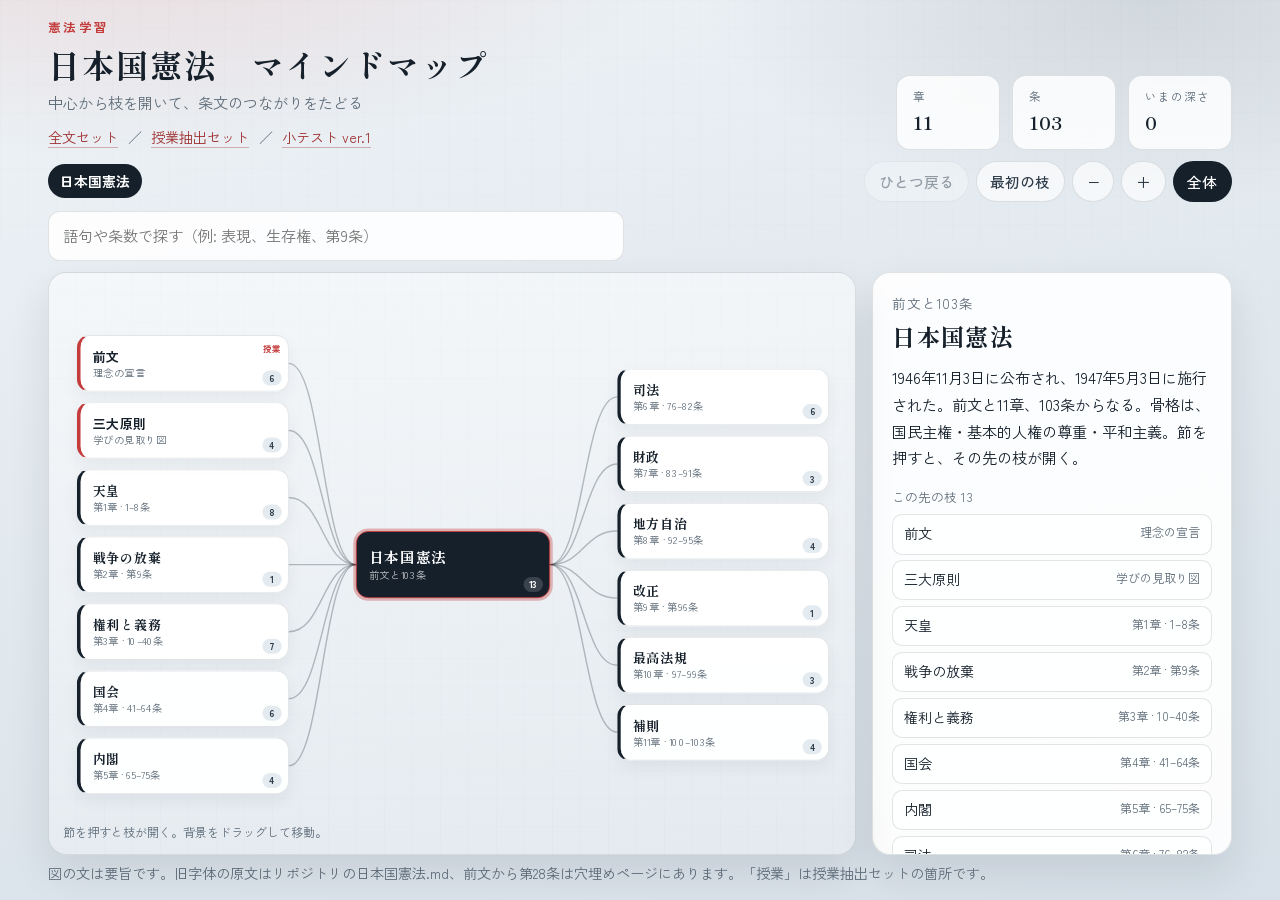
==== map.html @ 0d930730 "日本国憲法のマインドマップを追加する 前文から第103条まで、中心から左右に枝が開く図を map.html に置いた。節を押すと先の枝が開き、検索と授業箇所の印から条文へ辿れる。  Co-author" ====
<!DOCTYPE html>
<html lang="ja">
<head>
  <meta charset="UTF-8" />
  <meta name="viewport" content="width=device-width, initial-scale=1.0" />
  <title>日本国憲法 マインドマップ</title>
  <link rel="icon" href="data:image/svg+xml,%3Csvg xmlns='http://www.w3.org/2000/svg' viewBox='0 0 16 16'%3E%3Crect width='16' height='16' rx='2' fill='%2315202b'/%3E%3C/svg%3E" />
  <link rel="preconnect" href="https://fonts.googleapis.com" />
  <link rel="preconnect" href="https://fonts.gstatic.com" crossorigin />
  <link href="https://fonts.googleapis.com/css2?family=Shippori+Mincho:wght@400;600;700&family=Zen+Kaku+Gothic+New:wght@400;500;700&display=swap" rel="stylesheet" />
  <link rel="stylesheet" href="style.css" />
</head>
<body class="map-page">
  <div class="page-bg" aria-hidden="true"></div>

  <header class="site-header">
    <div class="brand">
      <p class="brand-mark">憲法学習</p>
      <h1>日本国憲法　マインドマップ</h1>
      <p class="brand-sub">中心から枝を開いて、条文のつながりをたどる</p>
      <p class="pack-nav">
        <a href="index.html">全文セット</a>
        <span class="pack-sep" aria-hidden="true">／</span>
        <a href="study.html">授業抽出セット</a>
        <span class="pack-sep" aria-hidden="true">／</span>
        <a href="quiz.html">小テスト ver.1</a>
      </p>
    </div>
    <div class="header-stats" aria-live="polite">
      <div class="stat">
        <span class="stat-label">章</span>
        <span class="stat-value">11</span>
      </div>
      <div class="stat">
        <span class="stat-label">条</span>
        <span class="stat-value">103</span>
      </div>
      <div class="stat">
        <span class="stat-label">いまの深さ</span>
        <span class="stat-value" id="depth-text">0</span>
      </div>
    </div>
  </header>

  <div class="map-shell">
    <div class="map-toolbar">
      <div class="map-toolbar-row">
        <nav id="map-crumbs" class="map-crumbs" aria-label="開いている枝"></nav>
        <div class="map-tools">
          <button type="button" class="btn btn-ghost" id="btn-back">ひとつ戻る</button>
          <button type="button" class="btn btn-ghost" id="btn-root">最初の枝</button>
          <button type="button" class="btn btn-ghost" id="btn-zoom-out" title="縮小">−</button>
          <button type="button" class="btn btn-ghost" id="btn-zoom-in" title="拡大">＋</button>
          <button type="button" class="btn btn-secondary" id="btn-fit">全体</button>
        </div>
      </div>
      <div class="map-search">
        <input id="map-search" type="search" placeholder="語句や条数で探す（例: 表現、生存権、第9条）" aria-label="枝を検索" autocomplete="off" />
        <ul id="map-hits" class="map-hits" hidden></ul>
      </div>
    </div>

    <div class="map-stage">
      <div class="map-viewport" id="map-viewport">
        <p class="map-hint">節を押すと枝が開く。背景をドラッグして移動。</p>
        <div class="map-world" id="map-world">
          <svg id="map-edges" class="map-edges" aria-hidden="true"></svg>
          <div id="map-nodes"></div>
        </div>
      </div>
      <aside class="map-detail card" id="map-detail" aria-live="polite"></aside>
    </div>

    <p class="howto">
      図の文は要旨です。旧字体の原文はリポジトリの日本国憲法.md、前文から第28条は穴埋めページにあります。「授業」は授業抽出セットの箇所です。
    </p>
  </div>

  <script src="map-data.js"></script>
  <script src="map.js"></script>
</body>
</html>
---- style.css ----
:root {
  --ink: #15202b;
  --ink-soft: #2c3a48;
  --muted: #5f6d7a;
  --line: rgba(21, 32, 43, 0.12);
  --paper: #f3f6f8;
  --paper-deep: #e4ebf0;
  --surface: rgba(255, 255, 255, 0.82);
  --accent: #c43b3b;
  --accent-deep: #9e2f2f;
  --ok: #1f7a4c;
  --ok-bg: rgba(31, 122, 76, 0.12);
  --ng: #b42318;
  --ng-bg: rgba(180, 35, 24, 0.1);
  --hint: #8a5a12;
  --shadow: 0 18px 40px rgba(21, 32, 43, 0.1);
  --radius: 18px;
  --font-display: "Shippori Mincho", "Hiragino Mincho ProN", serif;
  --font-ui: "Zen Kaku Gothic New", "Hiragino Sans", sans-serif;
}

*,
*::before,
*::after {
  box-sizing: border-box;
}

html {
  scroll-behavior: smooth;
}

body {
  margin: 0;
  min-height: 100vh;
  color: var(--ink);
  font-family: var(--font-ui);
  background: var(--paper);
  line-height: 1.7;
}

.page-bg {
  position: fixed;
  inset: 0;
  z-index: -1;
  background:
    radial-gradient(ellipse 80% 50% at 10% -10%, rgba(196, 59, 59, 0.14), transparent 55%),
    radial-gradient(ellipse 70% 45% at 90% 0%, rgba(44, 58, 72, 0.12), transparent 50%),
    linear-gradient(165deg, #eef3f6 0%, #e2e9ef 45%, #d7e0e8 100%);
}

.page-bg::after {
  content: "";
  position: absolute;
  inset: 0;
  opacity: 0.35;
  background-image:
    linear-gradient(rgba(21, 32, 43, 0.03) 1px, transparent 1px),
    linear-gradient(90deg, rgba(21, 32, 43, 0.03) 1px, transparent 1px);
  background-size: 28px 28px;
  mask-image: linear-gradient(to bottom, black 0%, transparent 85%);
}

.site-header {
  display: flex;
  flex-wrap: wrap;
  justify-content: space-between;
  gap: 1.25rem;
  align-items: end;
  padding: 2rem clamp(1.25rem, 4vw, 3rem) 1.25rem;
  animation: rise 0.7s ease both;
}

.brand-mark {
  margin: 0 0 0.35rem;
  font-size: 0.78rem;
  letter-spacing: 0.28em;
  text-transform: uppercase;
  color: var(--accent);
  font-weight: 700;
}

.brand h1 {
  margin: 0;
  font-family: var(--font-display);
  font-size: clamp(1.7rem, 4vw, 2.55rem);
  font-weight: 700;
  letter-spacing: 0.06em;
  line-height: 1.25;
}

.brand-sub {
  margin: 0.4rem 0 0;
  color: var(--muted);
  font-size: 0.95rem;
}

.pack-nav {
  margin: 0.65rem 0 0;
  font-size: 0.88rem;
}

.pack-nav a {
  color: var(--accent-deep);
  text-decoration: none;
  border-bottom: 1px solid rgba(158, 47, 47, 0.35);
  transition: border-color 0.2s ease, color 0.2s ease;
}

.pack-nav a:hover {
  color: var(--accent);
  border-bottom-color: var(--accent);
}

.header-stats {
  display: flex;
  gap: 0.75rem;
}

.stat {
  min-width: 6.5rem;
  padding: 0.7rem 1rem;
  border: 1px solid var(--line);
  background: var(--surface);
  backdrop-filter: blur(8px);
  border-radius: 14px;
}

.stat-label {
  display: block;
  font-size: 0.72rem;
  color: var(--muted);
  letter-spacing: 0.08em;
}

.stat-value {
  font-family: var(--font-display);
  font-size: 1.15rem;
  font-weight: 700;
}

.layout {
  display: grid;
  grid-template-columns: minmax(220px, 280px) minmax(0, 1fr);
  gap: 1.25rem;
  padding: 0 clamp(1.25rem, 4vw, 3rem) 3rem;
  align-items: start;
}

.sidebar {
  position: sticky;
  top: 1rem;
  padding: 1rem;
  border: 1px solid var(--line);
  border-radius: var(--radius);
  background: var(--surface);
  backdrop-filter: blur(10px);
  box-shadow: var(--shadow);
  animation: rise 0.8s ease 0.08s both;
}

.sidebar-tools {
  display: flex;
  gap: 0.5rem;
  margin-bottom: 0.85rem;
}

.article-nav {
  display: flex;
  flex-direction: column;
  gap: 0.35rem;
  max-height: min(68vh, 640px);
  overflow: auto;
  padding-right: 0.25rem;
}

.nav-item {
  display: flex;
  align-items: center;
  justify-content: space-between;
  gap: 0.5rem;
  width: 100%;
  padding: 0.55rem 0.7rem;
  border: 1px solid transparent;
  border-radius: 10px;
  background: transparent;
  color: var(--ink-soft);
  font: inherit;
  font-size: 0.9rem;
  text-align: left;
  cursor: pointer;
  transition: background 0.2s ease, border-color 0.2s ease, transform 0.2s ease;
}

.nav-item:hover {
  background: rgba(21, 32, 43, 0.04);
}

.nav-item.active {
  background: rgba(196, 59, 59, 0.08);
  border-color: rgba(196, 59, 59, 0.28);
  color: var(--ink);
  font-weight: 700;
}

.nav-item.done .nav-dot {
  background: var(--ok);
}

.nav-item.partial .nav-dot {
  background: #d4a017;
}

.nav-dot {
  width: 0.55rem;
  height: 0.55rem;
  border-radius: 50%;
  background: #c5ced6;
  flex-shrink: 0;
}

.main {
  animation: rise 0.85s ease 0.12s both;
}

.toolbar {
  display: flex;
  flex-wrap: wrap;
  justify-content: space-between;
  gap: 0.75rem;
  margin-bottom: 1rem;
}

.toolbar-left,
.toolbar-right {
  display: flex;
  flex-wrap: wrap;
  gap: 0.5rem;
}

.btn {
  appearance: none;
  border: 1px solid transparent;
  border-radius: 999px;
  padding: 0.65rem 1.15rem;
  font: inherit;
  font-size: 0.92rem;
  font-weight: 500;
  cursor: pointer;
  transition: transform 0.15s ease, background 0.2s ease, border-color 0.2s ease, opacity 0.2s ease;
}

.btn:hover:not(:disabled) {
  transform: translateY(-1px);
}

.btn:disabled {
  opacity: 0.45;
  cursor: not-allowed;
}

.btn-primary {
  background: var(--accent);
  color: #fff;
}

.btn-primary:hover:not(:disabled) {
  background: var(--accent-deep);
}

.btn-secondary {
  background: var(--ink);
  color: #fff;
}

.btn-ghost {
  background: rgba(255, 255, 255, 0.65);
  border-color: var(--line);
  color: var(--ink-soft);
}

.card {
  border: 1px solid var(--line);
  border-radius: var(--radius);
  background: rgba(255, 255, 255, 0.9);
  box-shadow: var(--shadow);
  overflow: hidden;
}

.card-header {
  padding: 1.35rem 1.5rem 1rem;
  border-bottom: 1px solid var(--line);
  background: linear-gradient(180deg, rgba(228, 235, 240, 0.65), transparent);
}

.chapter {
  margin: 0 0 0.35rem;
  color: var(--muted);
  font-size: 0.85rem;
  letter-spacing: 0.06em;
}

.card-header h2 {
  margin: 0;
  font-family: var(--font-display);
  font-size: clamp(1.35rem, 3vw, 1.8rem);
  letter-spacing: 0.08em;
}

.card-body {
  padding: 1.5rem;
  font-family: var(--font-display);
  font-size: clamp(1.05rem, 2.2vw, 1.2rem);
  line-height: 2.05;
}

.passage {
  margin: 0 0 1.25rem;
}

.passage:last-child {
  margin-bottom: 0;
}

.clause-label {
  display: inline-block;
  margin-right: 0.4rem;
  padding: 0.05rem 0.45rem;
  border-radius: 6px;
  background: var(--paper-deep);
  color: var(--ink-soft);
  font-family: var(--font-ui);
  font-size: 0.78rem;
  font-weight: 700;
  vertical-align: middle;
}

.blank {
  display: inline-flex;
  align-items: center;
  margin: 0 0.15rem;
  vertical-align: baseline;
}

.blank input {
  width: var(--blank-width, 7.5rem);
  min-width: 4.5rem;
  max-width: 100%;
  padding: 0.15rem 0.45rem;
  border: none;
  border-bottom: 2px solid rgba(21, 32, 43, 0.28);
  border-radius: 0;
  background: rgba(196, 59, 59, 0.05);
  color: var(--ink);
  font: inherit;
  font-size: 1em;
  text-align: center;
  transition: border-color 0.2s ease, background 0.2s ease, box-shadow 0.2s ease;
}

.blank input:focus {
  outline: none;
  border-bottom-color: var(--accent);
  background: rgba(196, 59, 59, 0.08);
  box-shadow: 0 6px 16px rgba(196, 59, 59, 0.08);
}

.blank.correct input {
  border-bottom-color: var(--ok);
  background: var(--ok-bg);
  color: var(--ok);
}

.blank.incorrect input {
  border-bottom-color: var(--ng);
  background: var(--ng-bg);
  color: var(--ng);
}

.blank.hinted input {
  border-bottom-color: #d4a017;
  background: rgba(212, 160, 23, 0.12);
}

.blank.revealed input {
  border-bottom-color: var(--ink-soft);
  background: rgba(21, 32, 43, 0.05);
  color: var(--ink);
}

.card-footer {
  min-height: 3.2rem;
  padding: 0.85rem 1.5rem 1.2rem;
  border-top: 1px solid var(--line);
}

.feedback {
  margin: 0;
  font-size: 0.95rem;
  color: var(--muted);
}

.feedback.ok {
  color: var(--ok);
  font-weight: 700;
}

.feedback.ng {
  color: var(--ng);
  font-weight: 700;
}

.howto {
  margin: 1rem 0.25rem 0;
  color: var(--muted);
  font-size: 0.88rem;
}

@keyframes rise {
  from {
    opacity: 0;
    transform: translateY(12px);
  }
  to {
    opacity: 1;
    transform: translateY(0);
  }
}

@media (max-width: 860px) {
  .layout {
    grid-template-columns: 1fr;
  }

  .sidebar {
    position: static;
  }

  .article-nav {
    display: grid;
    grid-template-columns: repeat(auto-fill, minmax(7.5rem, 1fr));
    max-height: none;
  }

  .nav-item {
    font-size: 0.82rem;
  }
}

@media (max-width: 520px) {
  .site-header {
    padding-top: 1.4rem;
  }

  .header-stats {
    width: 100%;
  }

  .stat {
    flex: 1;
  }

  .card-body {
    padding: 1.15rem;
  }

  .btn {
    padding: 0.6rem 0.95rem;
  }
}

/* —— 憲法条文 小テスト —— */
.test-page .test-header {
  align-items: stretch;
}

.pack-sep {
  margin: 0 0.35rem;
  color: var(--muted);
}

.score-box {
  min-width: 8.5rem;
  padding: 0.85rem 1.1rem 1rem;
  border: 2px solid rgba(196, 59, 59, 0.45);
  border-radius: 14px;
  background: rgba(255, 255, 255, 0.9);
  box-shadow: var(--shadow);
  text-align: center;
  align-self: center;
  transition: transform 0.25s ease, box-shadow 0.25s ease;
}

.score-box.pulse {
  transform: scale(1.04);
  box-shadow: 0 10px 28px rgba(196, 59, 59, 0.22);
}

.score-label {
  display: block;
  font-size: 0.75rem;
  letter-spacing: 0.2em;
  color: var(--accent);
  font-weight: 700;
}

.score-line {
  display: flex;
  align-items: baseline;
  justify-content: center;
  gap: 0.2rem;
  margin-top: 0.2rem;
  font-family: var(--font-display);
}

.score-value {
  font-size: 2rem;
  font-weight: 700;
  color: var(--muted);
  min-width: 1.6em;
}

.score-value.scored {
  color: var(--accent);
}

.score-slash,
.score-max {
  font-size: 1.25rem;
  color: var(--ink-soft);
}

.test-meta {
  display: flex;
  flex-wrap: wrap;
  gap: 0.85rem 1.25rem;
  align-items: center;
  padding: 0 clamp(1.25rem, 4vw, 3rem) 1rem;
  animation: rise 0.75s ease 0.05s both;
}

.meta-field {
  display: inline-flex;
  align-items: center;
  gap: 0.25rem;
  color: var(--ink-soft);
  font-size: 0.95rem;
}

.meta-input {
  border: none;
  border-bottom: 1.5px solid rgba(21, 32, 43, 0.28);
  background: rgba(255, 255, 255, 0.55);
  color: var(--ink);
  font: inherit;
  font-family: var(--font-display);
  text-align: center;
  padding: 0.15rem 0.35rem;
}

.meta-input:focus {
  outline: none;
  border-bottom-color: var(--accent);
  background: rgba(196, 59, 59, 0.06);
}

.meta-class,
.meta-number {
  width: 2.8rem;
}

.meta-name {
  width: min(14rem, 42vw);
  text-align: left;
}

.meta-name-field {
  gap: 0.45rem;
}

.test-toolbar {
  padding: 0 clamp(1.25rem, 4vw, 3rem);
  margin-bottom: 1rem;
  animation: rise 0.8s ease 0.08s both;
}

.test-layout {
  display: grid;
  grid-template-columns: minmax(0, 1fr) minmax(240px, 300px);
  gap: 1.25rem;
  padding: 0 clamp(1.25rem, 4vw, 3rem) 3rem;
  align-items: start;
  animation: rise 0.85s ease 0.12s both;
}

.test-exam .card-body {
  padding: 1.35rem 1.5rem 0.5rem;
}

.exam-article {
  margin-bottom: 1.35rem;
  padding-bottom: 1.1rem;
  border-bottom: 1px dashed var(--line);
}

.exam-article:last-child {
  border-bottom: none;
  margin-bottom: 0.5rem;
}

.exam-article-title {
  margin: 0 0 0.45rem;
  font-family: var(--font-display);
  font-size: 1.05rem;
  letter-spacing: 0.08em;
  color: var(--accent-deep);
}

.test-blank {
  position: relative;
  flex-wrap: wrap;
  gap: 0.15rem 0.25rem;
  margin: 0 0.1rem;
}

.test-blank .blank-mark {
  font-family: var(--font-ui);
  font-size: 0.78rem;
  font-weight: 700;
  color: var(--accent);
  line-height: 1;
  margin-right: 0.1rem;
}

.test-blank.blank-echo {
  display: inline-flex;
  align-items: center;
  min-width: 2.2em;
  padding: 0 0.2rem;
  border-bottom: 2px dotted rgba(21, 32, 43, 0.22);
  vertical-align: baseline;
}

.test-blank .blank-correction {
  font-family: var(--font-ui);
  font-size: 0.82rem;
  font-weight: 700;
  color: var(--ng);
  margin-left: 0.15rem;
}

.test-sheet {
  position: sticky;
  top: 1rem;
  overflow: hidden;
}

.sheet-header {
  display: flex;
  justify-content: space-between;
  align-items: baseline;
  padding: 1rem 1.1rem 0.75rem;
  border-bottom: 1px solid var(--line);
  background: linear-gradient(180deg, rgba(228, 235, 240, 0.65), transparent);
}

.sheet-header h2 {
  margin: 0;
  font-family: var(--font-display);
  font-size: 1.15rem;
  letter-spacing: 0.08em;
}

.sheet-header p {
  margin: 0;
  color: var(--muted);
  font-size: 0.82rem;
}

.sheet-grid {
  display: flex;
  flex-direction: column;
  gap: 0.35rem;
  padding: 0.85rem 1rem 1.1rem;
  max-height: min(72vh, 760px);
  overflow: auto;
}

.sheet-row {
  display: grid;
  grid-template-columns: 1.6rem minmax(0, 1fr) 1.1rem;
  grid-template-rows: auto auto;
  column-gap: 0.35rem;
  row-gap: 0.1rem;
  align-items: center;
  padding: 0.3rem 0.35rem;
  border-radius: 8px;
  transition: background 0.2s ease;
}

.sheet-row.correct {
  background: var(--ok-bg);
}

.sheet-row.incorrect {
  background: var(--ng-bg);
}

.sheet-row.revealed {
  background: rgba(21, 32, 43, 0.05);
}

.sheet-num {
  font-weight: 700;
  color: var(--accent);
  font-size: 0.9rem;
}

.sheet-row input {
  width: 100%;
  border: none;
  border-bottom: 1.5px solid rgba(21, 32, 43, 0.22);
  background: transparent;
  color: var(--ink);
  font: inherit;
  font-family: var(--font-display);
  font-size: 0.92rem;
  padding: 0.15rem 0.2rem;
}

.sheet-row input:focus {
  outline: none;
  border-bottom-color: var(--accent);
}

.sheet-row.correct input {
  color: var(--ok);
  border-bottom-color: var(--ok);
}

.sheet-row.incorrect input {
  color: var(--ng);
  border-bottom-color: var(--ng);
}

.sheet-mark {
  text-align: center;
  font-weight: 700;
  font-size: 1rem;
  line-height: 1;
}

.sheet-row.correct .sheet-mark,
.sheet-row.revealed .sheet-mark {
  color: var(--ok);
}

.sheet-row.incorrect .sheet-mark {
  color: var(--ng);
}

.sheet-correction {
  grid-column: 2 / -1;
  font-size: 0.78rem;
  font-weight: 700;
  color: var(--ng);
  min-height: 0.9em;
}

@media (max-width: 960px) {
  .test-layout {
    grid-template-columns: 1fr;
  }

  .test-sheet {
    position: static;
  }

  .sheet-grid {
    display: grid;
    grid-template-columns: repeat(auto-fill, minmax(12rem, 1fr));
    max-height: none;
  }
}

@media (max-width: 520px) {
  .test-meta {
    gap: 0.65rem 0.85rem;
  }

  .meta-name {
    width: min(12rem, 55vw);
  }

  .score-box {
    width: 100%;
  }
}

.map-page {
  height: 100vh;
  overflow: hidden;
  display: flex;
  flex-direction: column;
}

.map-page .site-header {
  flex-shrink: 0;
  padding-top: 1.05rem;
  padding-bottom: 0.65rem;
}

.map-page .brand h1 {
  font-size: clamp(1.45rem, 3vw, 2rem);
}

.map-page .howto {
  flex-shrink: 0;
  margin: 0.45rem 0 0;
}

.map-shell {
  flex: 1;
  min-height: 0;
  display: flex;
  flex-direction: column;
  padding: 0 clamp(1.25rem, 4vw, 3rem) 0.85rem;
}

.map-toolbar {
  display: flex;
  flex-direction: column;
  gap: 0.55rem;
  flex-shrink: 0;
  margin-bottom: 0.7rem;
}

.map-toolbar-row {
  display: flex;
  flex-wrap: wrap;
  justify-content: space-between;
  align-items: center;
  gap: 0.75rem;
}

.map-crumbs {
  display: flex;
  flex-wrap: wrap;
  align-items: center;
  gap: 0.35rem;
  min-height: 2.4rem;
}

.crumb {
  appearance: none;
  border: 1px solid transparent;
  background: rgba(255, 255, 255, 0.7);
  color: var(--ink-soft);
  font: inherit;
  font-size: 0.86rem;
  border-radius: 999px;
  padding: 0.28rem 0.7rem;
  cursor: pointer;
}

.crumb:hover {
  border-color: var(--line);
}

.crumb.is-current {
  background: var(--ink);
  color: #fff;
  font-weight: 700;
}

.crumb-sep {
  color: var(--muted);
  font-size: 0.9rem;
}

.map-tools {
  display: flex;
  flex-wrap: wrap;
  gap: 0.45rem;
}

.map-tools .btn {
  padding: 0.45rem 0.85rem;
}

.map-search {
  position: relative;
  max-width: 36rem;
}

.map-search input {
  width: 100%;
  padding: 0.7rem 0.9rem;
  border: 1px solid var(--line);
  border-radius: 12px;
  background: rgba(255, 255, 255, 0.88);
  color: var(--ink);
  font: inherit;
  font-size: 0.95rem;
}

.map-search input:focus {
  outline: 2px solid rgba(196, 59, 59, 0.35);
  border-color: transparent;
}

.map-hits {
  position: absolute;
  z-index: 5;
  top: calc(100% + 0.35rem);
  left: 0;
  right: 0;
  margin: 0;
  padding: 0.35rem;
  list-style: none;
  border: 1px solid var(--line);
  border-radius: 12px;
  background: #fff;
  box-shadow: var(--shadow);
}

.map-hits button {
  display: flex;
  justify-content: space-between;
  gap: 0.75rem;
  width: 100%;
  padding: 0.45rem 0.6rem;
  border: 0;
  border-radius: 8px;
  background: transparent;
  color: var(--ink);
  font: inherit;
  text-align: left;
  cursor: pointer;
}

.map-hits button span {
  color: var(--muted);
  font-size: 0.82rem;
  white-space: nowrap;
}

.map-hits button:hover {
  background: rgba(196, 59, 59, 0.08);
}

.map-hit-empty {
  padding: 0.55rem 0.7rem;
  color: var(--muted);
  font-size: 0.88rem;
}

.map-stage {
  flex: 1;
  min-height: 0;
  display: grid;
  grid-template-columns: minmax(0, 1fr) minmax(280px, 360px);
  gap: 1rem;
  align-items: stretch;
}

.map-viewport {
  position: relative;
  height: 100%;
  min-height: 0;
  overflow: hidden;
  border: 1px solid var(--line);
  border-radius: var(--radius);
  background:
    linear-gradient(180deg, rgba(255, 255, 255, 0.55), rgba(255, 255, 255, 0.28)),
    repeating-linear-gradient(0deg, transparent, transparent 27px, rgba(21, 32, 43, 0.035) 28px),
    repeating-linear-gradient(90deg, transparent, transparent 27px, rgba(21, 32, 43, 0.035) 28px);
  cursor: grab;
  touch-action: none;
  box-shadow: var(--shadow);
}

.map-viewport.is-dragging {
  cursor: grabbing;
}

.map-hint {
  position: absolute;
  z-index: 2;
  left: 0.9rem;
  bottom: 0.75rem;
  margin: 0;
  color: var(--muted);
  font-size: 0.75rem;
  pointer-events: none;
}

.map-world {
  position: absolute;
  top: 0;
  left: 0;
  transform-origin: 0 0;
}

.map-edges {
  position: absolute;
  inset: 0;
  overflow: visible;
  pointer-events: none;
}

.map-edge {
  fill: none;
  stroke: rgba(21, 32, 43, 0.28);
  stroke-width: 1.6;
  stroke-linecap: round;
}

.map-edge.is-active {
  stroke: var(--accent);
  stroke-width: 2.25;
}

.map-node {
  position: absolute;
  display: flex;
  flex-direction: column;
  justify-content: center;
  gap: 0.1rem;
  margin: 0;
  padding: 0.45rem 2.15rem 0.45rem 0.85rem;
  border: 1px solid var(--line);
  border-radius: 14px;
  background: rgba(255, 255, 255, 0.96);
  color: var(--ink);
  font: inherit;
  text-align: left;
  cursor: pointer;
  box-shadow: 0 8px 18px rgba(21, 32, 43, 0.06);
}

.map-node:hover {
  border-color: rgba(196, 59, 59, 0.45);
}

.map-node-label {
  font-weight: 700;
  font-size: 0.92rem;
  line-height: 1.3;
  letter-spacing: 0.02em;
}

.map-node-hint {
  color: var(--muted);
  font-size: 0.72rem;
  line-height: 1.3;
  white-space: nowrap;
  overflow: hidden;
  text-overflow: ellipsis;
}

.map-node.kind-chapter .map-node-label,
.map-node.is-root .map-node-label {
  font-family: var(--font-display);
  letter-spacing: 0.04em;
}

.map-node.kind-chapter,
.map-node.kind-preamble,
.map-node.kind-principle {
  border-left: 4px solid var(--ink);
}

.map-node.kind-preamble,
.map-node.kind-principle {
  border-left-color: var(--accent);
}

.map-node.is-on-path {
  border-color: rgba(196, 59, 59, 0.45);
}

.map-node.is-selected {
  background: #fff8f7;
  border-color: var(--accent);
  box-shadow: 0 0 0 3px rgba(196, 59, 59, 0.14);
}

.map-node.is-root {
  background: var(--ink);
  color: #fff;
  border-color: var(--ink);
  border-left-color: var(--ink);
}

.map-node.is-root .map-node-label {
  font-size: 1.05rem;
}

.map-node.is-root .map-node-hint {
  color: rgba(255, 255, 255, 0.72);
}

.map-node.is-root.is-selected {
  background: var(--ink);
  border-color: var(--accent);
  box-shadow: 0 0 0 3px rgba(196, 59, 59, 0.35);
}

.map-node-count {
  position: absolute;
  right: 0.45rem;
  bottom: 0.4rem;
  min-width: 1.35rem;
  padding: 0.05rem 0.3rem;
  border-radius: 999px;
  background: var(--paper-deep);
  color: var(--ink-soft);
  font-size: 0.68rem;
  font-weight: 700;
  text-align: center;
  line-height: 1.4;
}

.map-node.is-root .map-node-count {
  background: rgba(255, 255, 255, 0.16);
  color: #fff;
}

.map-node-study {
  position: absolute;
  top: 0.35rem;
  right: 0.45rem;
  color: var(--accent);
  font-size: 0.62rem;
  font-weight: 700;
  letter-spacing: 0.08em;
}

.map-node.is-root .map-node-study {
  color: #fff;
}

.map-detail {
  height: 100%;
  min-height: 0;
  overflow: auto;
  padding: 1.2rem 1.2rem 1rem;
}

.map-detail h2 {
  margin: 0 0 0.75rem;
  font-family: var(--font-display);
  font-size: 1.45rem;
  letter-spacing: 0.06em;
  line-height: 1.35;
}

.map-body {
  margin: 0;
  font-size: 0.95rem;
  line-height: 1.75;
}

.map-quote {
  margin: 0.9rem 0 0;
  padding: 0.75rem 0.85rem;
  border-left: 3px solid var(--accent);
  background: rgba(196, 59, 59, 0.06);
  color: var(--ink-soft);
  font-family: var(--font-display);
  font-size: 0.98rem;
  line-height: 1.8;
}

.map-see {
  margin-top: 0.9rem;
}

.map-child-label {
  margin: 1rem 0 0.4rem;
  color: var(--muted);
  font-size: 0.78rem;
  letter-spacing: 0.08em;
}

.map-child-list {
  display: flex;
  flex-direction: column;
  gap: 0.35rem;
}

.map-child {
  display: flex;
  justify-content: space-between;
  gap: 0.6rem;
  width: 100%;
  padding: 0.45rem 0.65rem;
  border: 1px solid var(--line);
  border-radius: 10px;
  background: rgba(255, 255, 255, 0.7);
  color: var(--ink);
  font: inherit;
  font-size: 0.88rem;
  text-align: left;
  cursor: pointer;
}

.map-child small {
  color: var(--muted);
  font-size: 0.75rem;
  white-space: nowrap;
}

.map-child:hover {
  border-color: rgba(196, 59, 59, 0.4);
}

.map-detail-foot {
  margin: 1rem 0 0;
  color: var(--muted);
  font-size: 0.8rem;
}

.map-detail-foot a {
  color: var(--accent-deep);
}

@media (max-width: 960px) {
  .map-page {
    height: auto;
    overflow: auto;
  }

  .map-stage {
    display: grid;
    grid-template-columns: 1fr;
    flex: none;
  }

  .map-viewport {
    height: 70vh;
    min-height: 420px;
  }

  .map-detail {
    height: auto;
    max-height: none;
  }
}

@media (prefers-reduced-motion: reduce) {
  .map-node,
  .map-world {
    transition: none;
  }
}
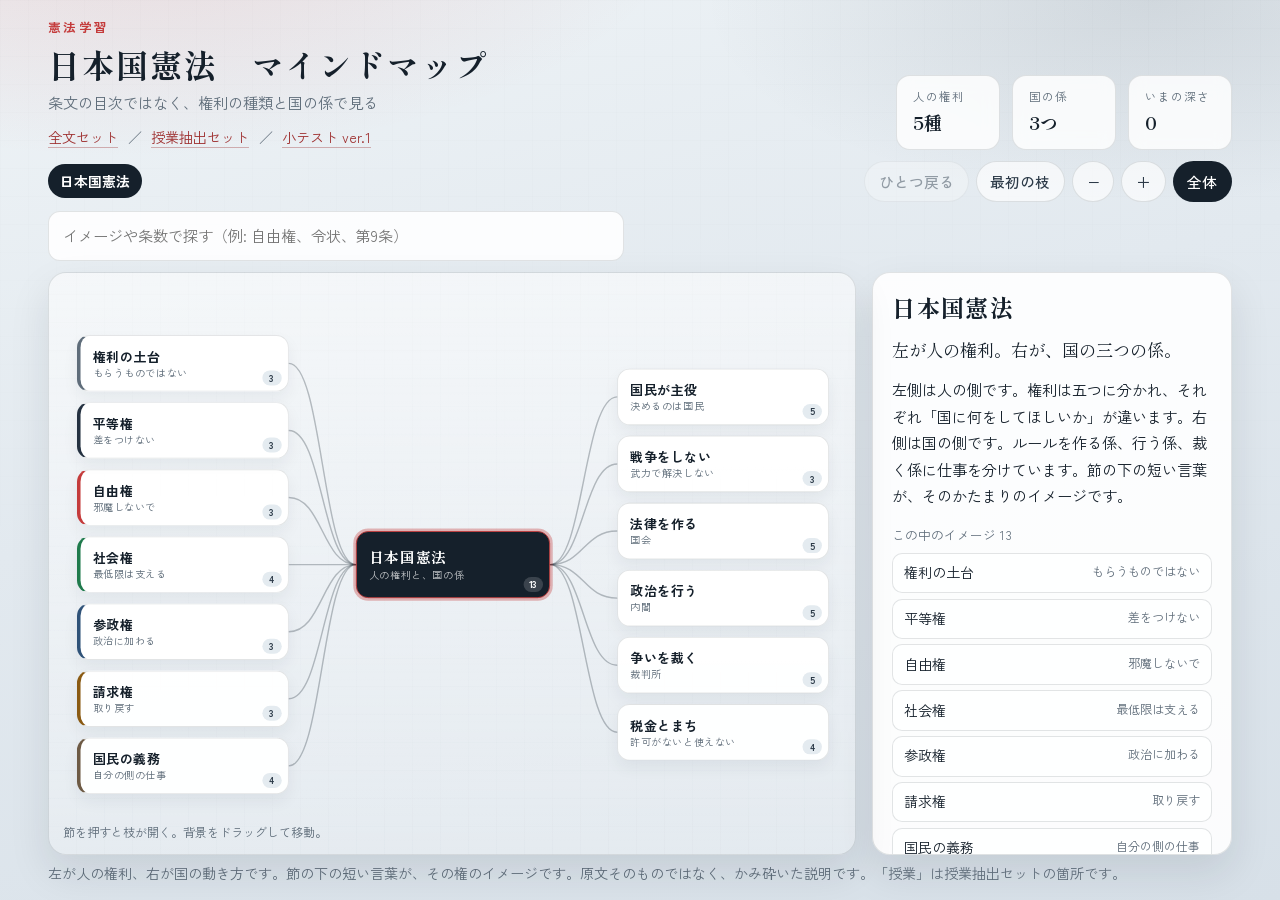
==== commit 4c1c0f87: "マインドマップを権利の種類で見られるようにする 条文の目次ではなく、平等・自由・社会・参政・請求と、作る・行う・裁く係に分け、各節を場面の言葉でかみ砕いた。  Co-authored-by: econ" ====
--- a/map.html
+++ b/map.html
@@ -17,7 +17,7 @@
     <div class="brand">
       <p class="brand-mark">憲法学習</p>
       <h1>日本国憲法　マインドマップ</h1>
-      <p class="brand-sub">中心から枝を開いて、条文のつながりをたどる</p>
+      <p class="brand-sub">条文の目次ではなく、権利の種類と国の係で見る</p>
       <p class="pack-nav">
         <a href="index.html">全文セット</a>
         <span class="pack-sep" aria-hidden="true">／</span>
@@ -28,12 +28,12 @@
     </div>
     <div class="header-stats" aria-live="polite">
       <div class="stat">
-        <span class="stat-label">章</span>
-        <span class="stat-value">11</span>
+        <span class="stat-label">人の権利</span>
+        <span class="stat-value">5種</span>
       </div>
       <div class="stat">
-        <span class="stat-label">条</span>
-        <span class="stat-value">103</span>
+        <span class="stat-label">国の係</span>
+        <span class="stat-value">3つ</span>
       </div>
       <div class="stat">
         <span class="stat-label">いまの深さ</span>
@@ -55,7 +55,7 @@
         </div>
       </div>
       <div class="map-search">
-        <input id="map-search" type="search" placeholder="語句や条数で探す（例: 表現、生存権、第9条）" aria-label="枝を検索" autocomplete="off" />
+        <input id="map-search" type="search" placeholder="イメージや条数で探す（例: 自由権、令状、第9条）" aria-label="枝を検索" autocomplete="off" />
         <ul id="map-hits" class="map-hits" hidden></ul>
       </div>
     </div>
@@ -72,7 +72,7 @@
     </div>
 
     <p class="howto">
-      図の文は要旨です。旧字体の原文はリポジトリの日本国憲法.md、前文から第28条は穴埋めページにあります。「授業」は授業抽出セットの箇所です。
+      左が人の権利、右が国の動き方です。節の下の短い言葉が、その権のイメージです。原文そのものではなく、かみ砕いた説明です。「授業」は授業抽出セットの箇所です。
     </p>
   </div>
 
--- a/style.css
+++ b/style.css
@@ -1085,6 +1085,14 @@
   box-shadow: 0 0 0 3px rgba(196, 59, 59, 0.14);
 }
 
+.map-node.tone-base { border-left: 4px solid #5f6d7a; }
+.map-node.tone-eq { border-left: 4px solid #243140; }
+.map-node.tone-lib { border-left: 4px solid var(--accent); }
+.map-node.tone-soc { border-left: 4px solid var(--ok); }
+.map-node.tone-pol { border-left: 4px solid #2f5278; }
+.map-node.tone-claim { border-left: 4px solid var(--hint); }
+.map-node.tone-duty { border-left: 4px solid #6d5a45; }
+
 .map-node.is-root {
   background: var(--ink);
   color: #fff;
@@ -1153,6 +1161,14 @@
   font-size: 1.45rem;
   letter-spacing: 0.06em;
   line-height: 1.35;
+}
+
+.map-scene {
+  margin: 0 0 0.75rem;
+  font-family: var(--font-display);
+  font-size: 1.08rem;
+  line-height: 1.65;
+  color: var(--ink);
 }
 
 .map-body {
